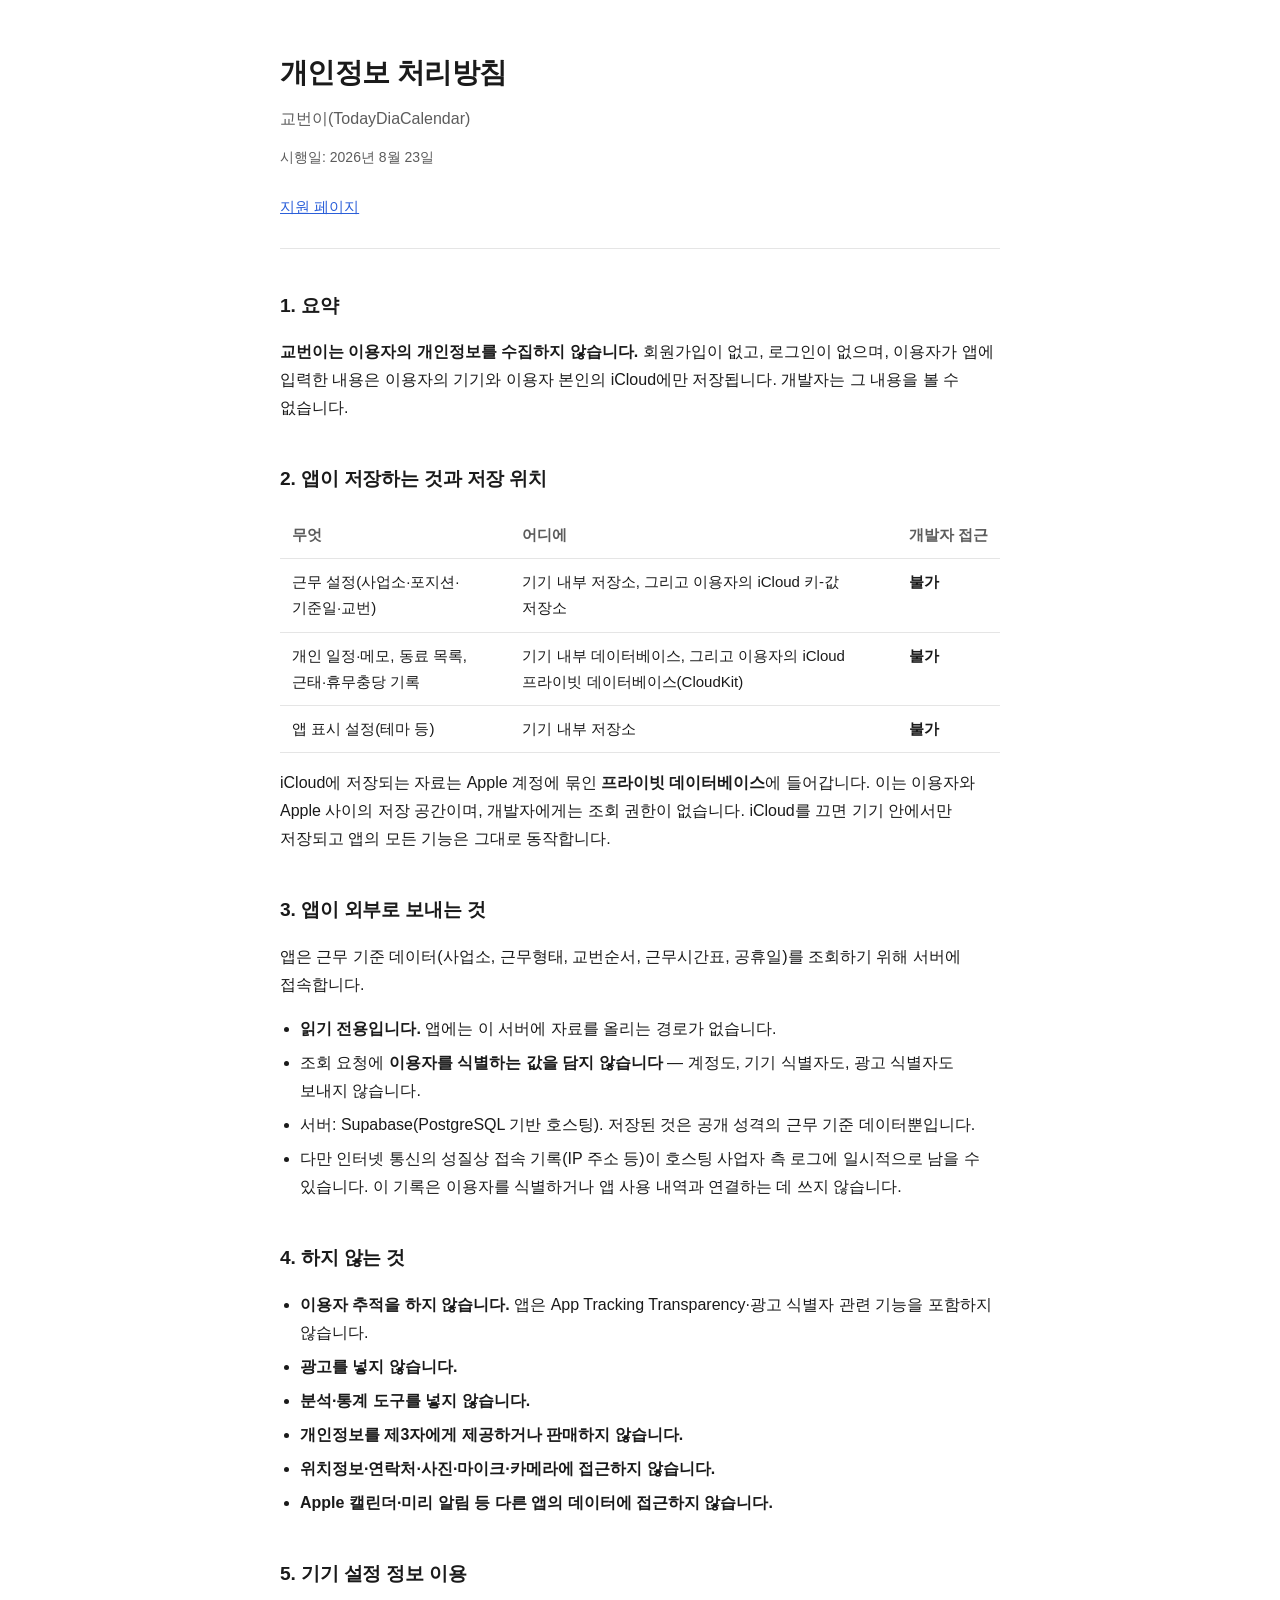
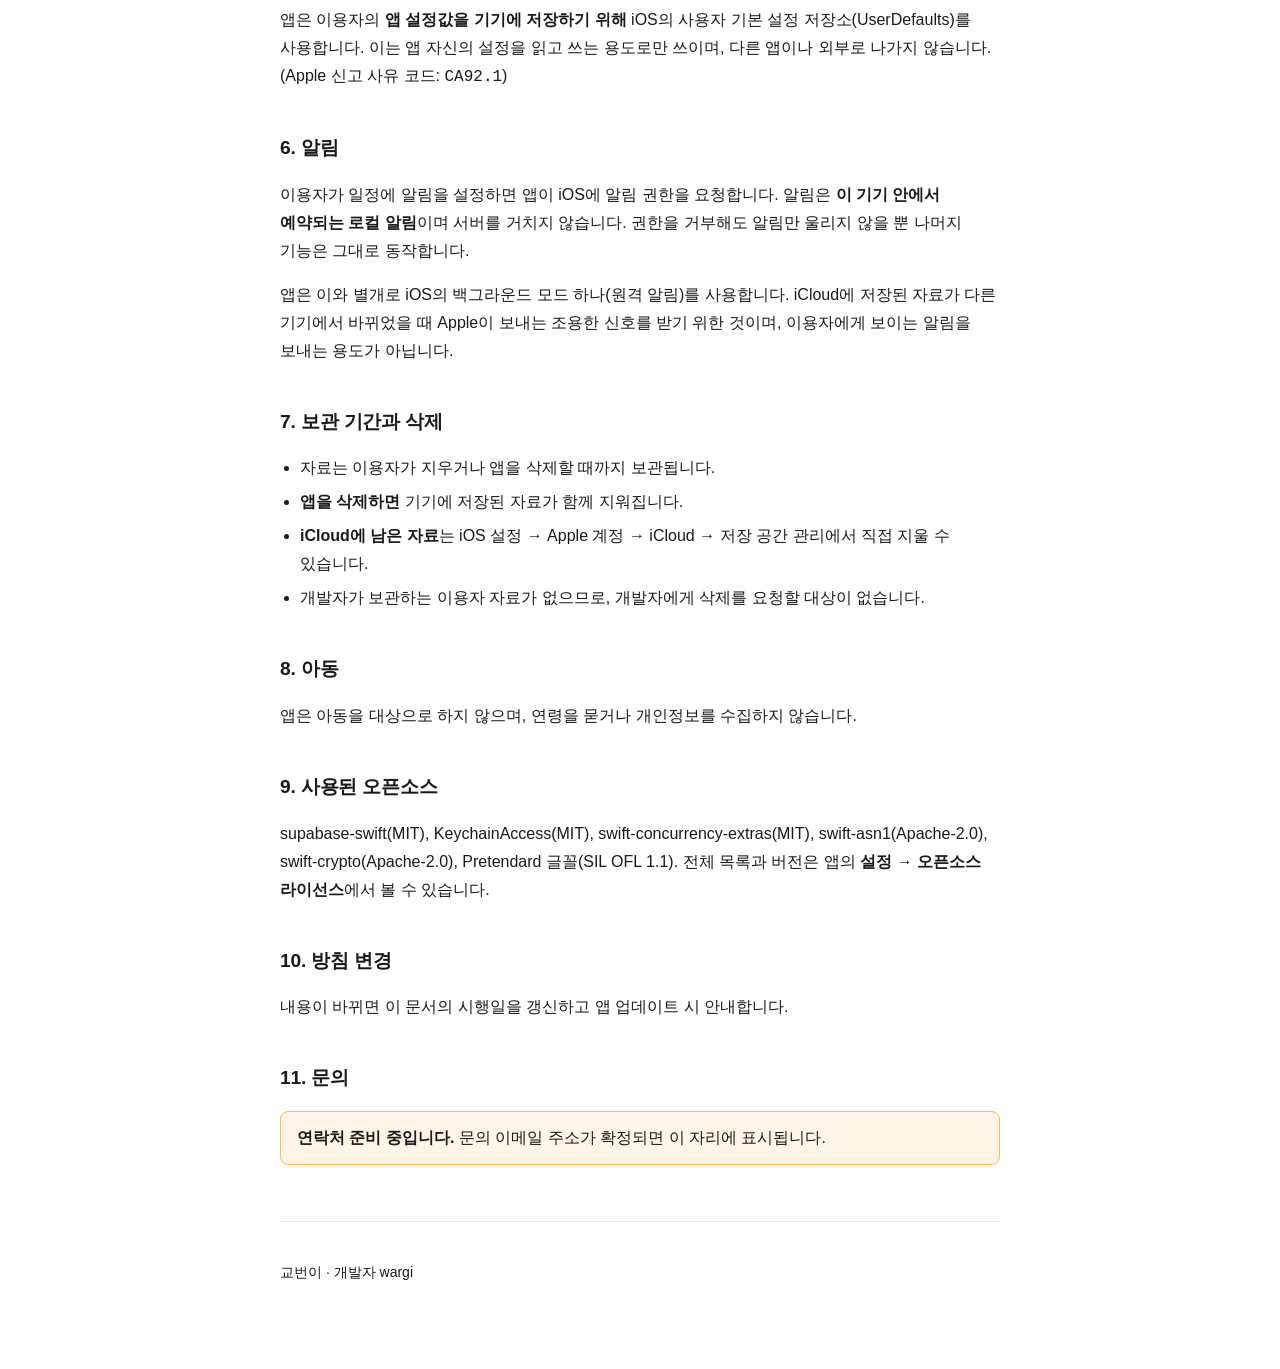
==== privacy.html @ 8de7ca36 "지원 페이지와 개인정보 처리방침을 올린다 교번이(iOS) App Store 제출에 필요한 두 URL을 위한 정적 페이지다. App Store Connect는 지원 URL과 개인정보" ====
<!DOCTYPE html>
<html lang="ko">
<head>
<meta charset="utf-8">
<meta name="viewport" content="width=device-width, initial-scale=1">
<title>교번이 — 개인정보 처리방침</title>
<meta name="description" content="교번이 앱의 개인정보 처리방침. 교번이는 이용자의 개인정보를 수집하지 않습니다.">
<link rel="stylesheet" href="style.css">
</head>
<body>
<main>
  <header>
    <h1>개인정보 처리방침</h1>
    <p class="lead">교번이(TodayDiaCalendar)</p>
    <p class="meta">시행일: 2026년 8월 23일</p>
    <nav><a href="index.html">지원 페이지</a></nav>
  </header>

  <h2>1. 요약</h2>
  <p><strong>교번이는 이용자의 개인정보를 수집하지 않습니다.</strong> 회원가입이 없고, 로그인이 없으며, 이용자가 앱에 입력한 내용은 이용자의 기기와 이용자 본인의 iCloud에만 저장됩니다. 개발자는 그 내용을 볼 수 없습니다.</p>

  <h2>2. 앱이 저장하는 것과 저장 위치</h2>
  <table>
    <thead><tr><th>무엇</th><th>어디에</th><th>개발자 접근</th></tr></thead>
    <tbody>
      <tr><td>근무 설정(사업소·포지션·기준일·교번)</td><td>기기 내부 저장소, 그리고 이용자의 iCloud 키-값 저장소</td><td><strong>불가</strong></td></tr>
      <tr><td>개인 일정·메모, 동료 목록, 근태·휴무충당 기록</td><td>기기 내부 데이터베이스, 그리고 이용자의 iCloud 프라이빗 데이터베이스(CloudKit)</td><td><strong>불가</strong></td></tr>
      <tr><td>앱 표시 설정(테마 등)</td><td>기기 내부 저장소</td><td><strong>불가</strong></td></tr>
    </tbody>
  </table>
  <p>iCloud에 저장되는 자료는 Apple 계정에 묶인 <strong>프라이빗 데이터베이스</strong>에 들어갑니다. 이는 이용자와 Apple 사이의 저장 공간이며, 개발자에게는 조회 권한이 없습니다. iCloud를 끄면 기기 안에서만 저장되고 앱의 모든 기능은 그대로 동작합니다.</p>

  <h2>3. 앱이 외부로 보내는 것</h2>
  <p>앱은 근무 기준 데이터(사업소, 근무형태, 교번순서, 근무시간표, 공휴일)를 조회하기 위해 서버에 접속합니다.</p>
  <ul>
    <li><strong>읽기 전용입니다.</strong> 앱에는 이 서버에 자료를 올리는 경로가 없습니다.</li>
    <li>조회 요청에 <strong>이용자를 식별하는 값을 담지 않습니다</strong> — 계정도, 기기 식별자도, 광고 식별자도 보내지 않습니다.</li>
    <li>서버: Supabase(PostgreSQL 기반 호스팅). 저장된 것은 공개 성격의 근무 기준 데이터뿐입니다.</li>
    <li>다만 인터넷 통신의 성질상 접속 기록(IP 주소 등)이 호스팅 사업자 측 로그에 일시적으로 남을 수 있습니다. 이 기록은 이용자를 식별하거나 앱 사용 내역과 연결하는 데 쓰지 않습니다.</li>
  </ul>

  <h2>4. 하지 않는 것</h2>
  <ul>
    <li><strong>이용자 추적을 하지 않습니다.</strong> 앱은 App Tracking Transparency·광고 식별자 관련 기능을 포함하지 않습니다.</li>
    <li><strong>광고를 넣지 않습니다.</strong></li>
    <li><strong>분석·통계 도구를 넣지 않습니다.</strong></li>
    <li><strong>개인정보를 제3자에게 제공하거나 판매하지 않습니다.</strong></li>
    <li><strong>위치정보·연락처·사진·마이크·카메라에 접근하지 않습니다.</strong></li>
    <li><strong>Apple 캘린더·미리 알림 등 다른 앱의 데이터에 접근하지 않습니다.</strong></li>
  </ul>

  <h2>5. 기기 설정 정보 이용</h2>
  <p>앱은 이용자의 <strong>앱 설정값을 기기에 저장하기 위해</strong> iOS의 사용자 기본 설정 저장소(UserDefaults)를 사용합니다. 이는 앱 자신의 설정을 읽고 쓰는 용도로만 쓰이며, 다른 앱이나 외부로 나가지 않습니다. (Apple 신고 사유 코드: <code>CA92.1</code>)</p>

  <h2>6. 알림</h2>
  <p>이용자가 일정에 알림을 설정하면 앱이 iOS에 알림 권한을 요청합니다. 알림은 <strong>이 기기 안에서 예약되는 로컬 알림</strong>이며 서버를 거치지 않습니다. 권한을 거부해도 알림만 울리지 않을 뿐 나머지 기능은 그대로 동작합니다.</p>
  <p>앱은 이와 별개로 iOS의 백그라운드 모드 하나(원격 알림)를 사용합니다. iCloud에 저장된 자료가 다른 기기에서 바뀌었을 때 Apple이 보내는 조용한 신호를 받기 위한 것이며, 이용자에게 보이는 알림을 보내는 용도가 아닙니다.</p>

  <h2>7. 보관 기간과 삭제</h2>
  <ul>
    <li>자료는 이용자가 지우거나 앱을 삭제할 때까지 보관됩니다.</li>
    <li><strong>앱을 삭제하면</strong> 기기에 저장된 자료가 함께 지워집니다.</li>
    <li><strong>iCloud에 남은 자료</strong>는 iOS 설정 → Apple 계정 → iCloud → 저장 공간 관리에서 직접 지울 수 있습니다.</li>
    <li>개발자가 보관하는 이용자 자료가 없으므로, 개발자에게 삭제를 요청할 대상이 없습니다.</li>
  </ul>

  <h2>8. 아동</h2>
  <p>앱은 아동을 대상으로 하지 않으며, 연령을 묻거나 개인정보를 수집하지 않습니다.</p>

  <h2>9. 사용된 오픈소스</h2>
  <p>supabase-swift(MIT), KeychainAccess(MIT), swift-concurrency-extras(MIT), swift-asn1(Apache-2.0), swift-crypto(Apache-2.0), Pretendard 글꼴(SIL OFL 1.1). 전체 목록과 버전은 앱의 <strong>설정 → 오픈소스 라이선스</strong>에서 볼 수 있습니다.</p>

  <h2>10. 방침 변경</h2>
  <p>내용이 바뀌면 이 문서의 시행일을 갱신하고 앱 업데이트 시 안내합니다.</p>

  <h2>11. 문의</h2>
  <div class="card todo">
    <p><strong>연락처 준비 중입니다.</strong> 문의 이메일 주소가 확정되면 이 자리에 표시됩니다.</p>
  </div>

  <footer>
    <p>교번이 · 개발자 wargi</p>
  </footer>
</main>
</body>
</html>
---- style.css ----
:root {
  --bg: #ffffff;
  --fg: #1a1a1a;
  --sub: #5c5c5c;
  --line: #e5e5e5;
  --card: #f7f7f8;
  --accent: #2b5fd9;
}
@media (prefers-color-scheme: dark) {
  :root {
    --bg: #131316;
    --fg: #ececf0;
    --sub: #a0a0a8;
    --line: #2c2c32;
    --card: #1c1c21;
    --accent: #7aa2f7;
  }
}
* { box-sizing: border-box; }
body {
  margin: 0;
  padding: 0 20px 72px;
  background: var(--bg);
  color: var(--fg);
  font-family: -apple-system, BlinkMacSystemFont, "Apple SD Gothic Neo", "Pretendard", "Noto Sans KR", sans-serif;
  line-height: 1.75;
  font-size: 16px;
  word-break: keep-all;
}
main { max-width: 720px; margin: 0 auto; }
header { padding: 48px 0 28px; border-bottom: 1px solid var(--line); margin-bottom: 32px; }
h1 { font-size: 1.75rem; margin: 0 0 8px; letter-spacing: -0.02em; }
h2 { font-size: 1.2rem; margin: 40px 0 12px; letter-spacing: -0.01em; }
h3 { font-size: 1rem; margin: 24px 0 8px; }
p, li { color: var(--fg); }
.lead { color: var(--sub); margin: 0; }
.meta { color: var(--sub); font-size: 0.875rem; margin-top: 12px; }
a { color: var(--accent); }
nav { margin: 24px 0 0; display: flex; gap: 16px; flex-wrap: wrap; font-size: 0.9375rem; }
.card { background: var(--card); border: 1px solid var(--line); border-radius: 12px; padding: 16px 20px; margin: 16px 0; }
.card p:last-child { margin-bottom: 0; }
.card p:first-child { margin-top: 0; }
table { width: 100%; border-collapse: collapse; margin: 16px 0; font-size: 0.9375rem; display: block; overflow-x: auto; }
th, td { text-align: left; padding: 10px 12px; border-bottom: 1px solid var(--line); vertical-align: top; }
th { color: var(--sub); font-weight: 600; white-space: nowrap; }
ul { padding-left: 20px; }
li { margin: 6px 0; }
footer { margin-top: 56px; padding-top: 24px; border-top: 1px solid var(--line); color: var(--sub); font-size: 0.875rem; }
.todo { background: #fff4e5; border: 1px solid #ffb84d; color: #6b4300; border-radius: 8px; padding: 12px 16px; }
@media (prefers-color-scheme: dark) {
  .todo { background: #3a2c12; border-color: #7a5a1f; color: #f0d9a8; }
}
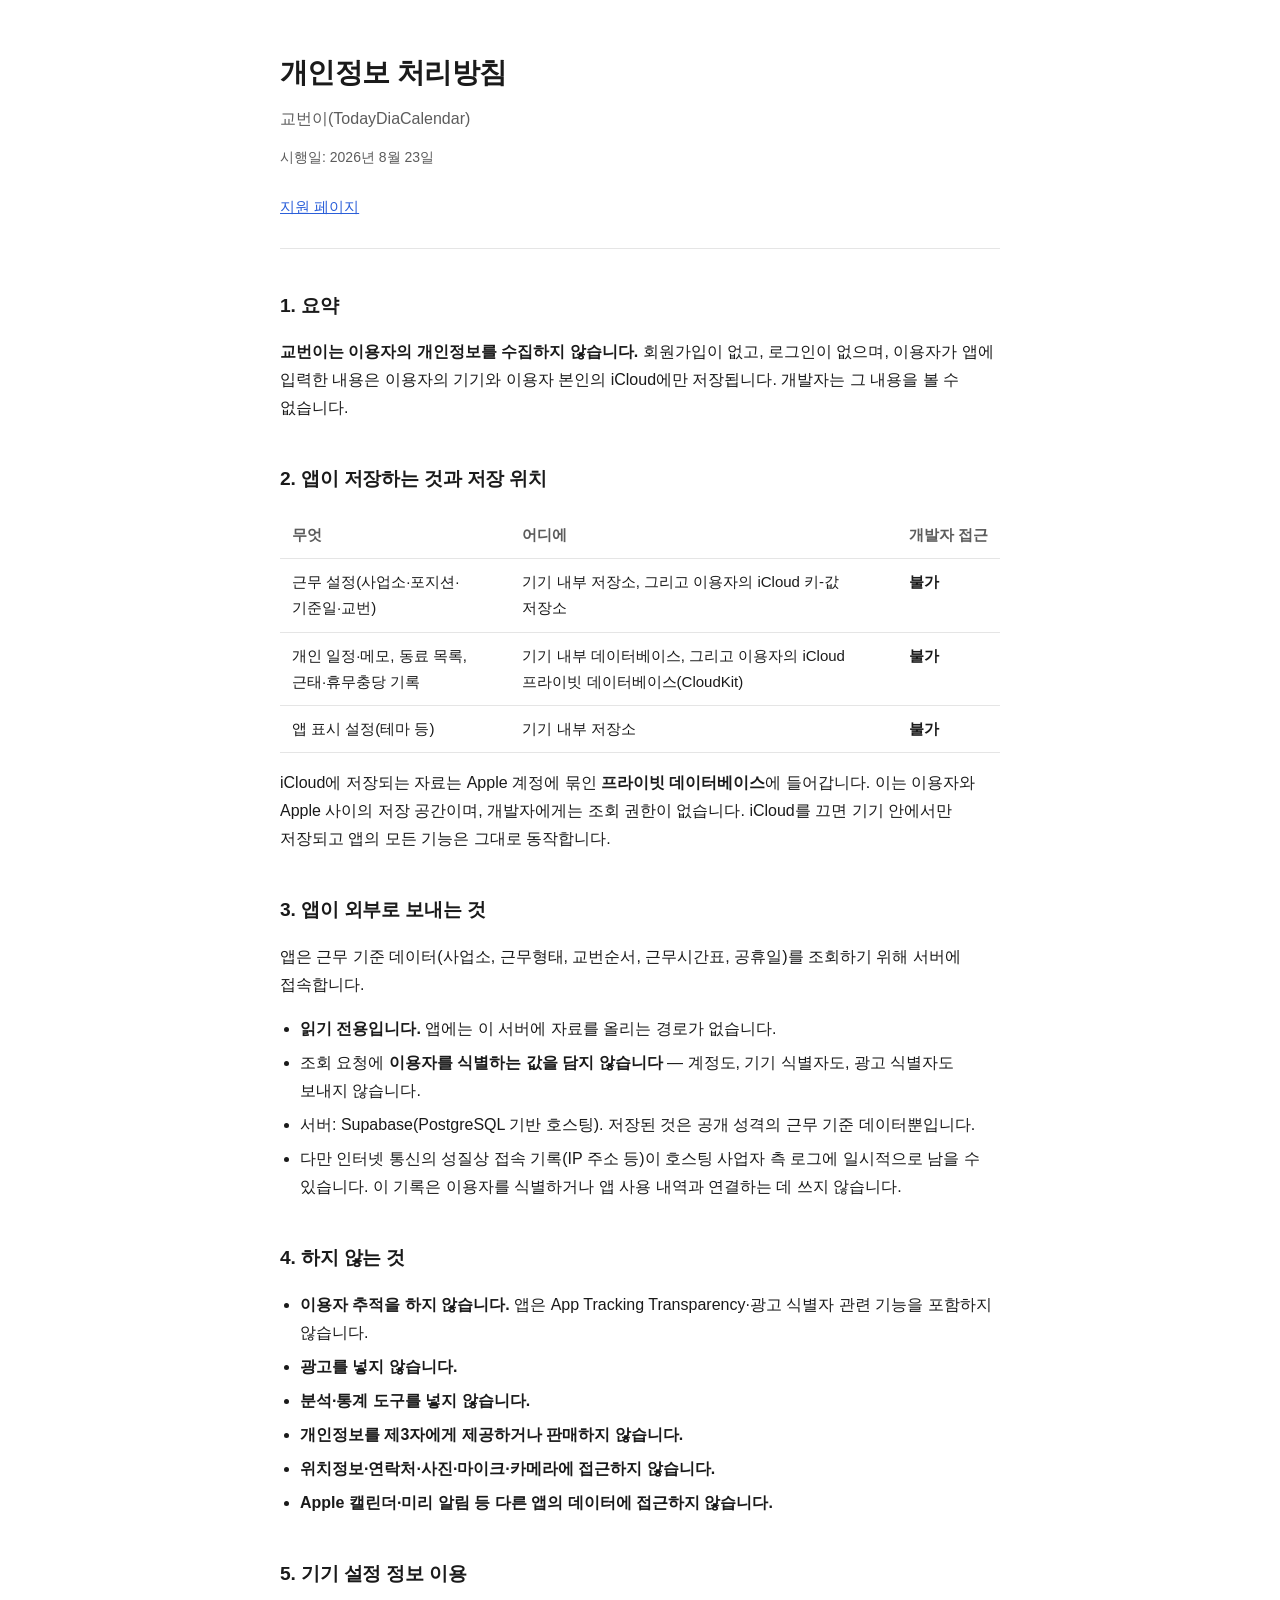
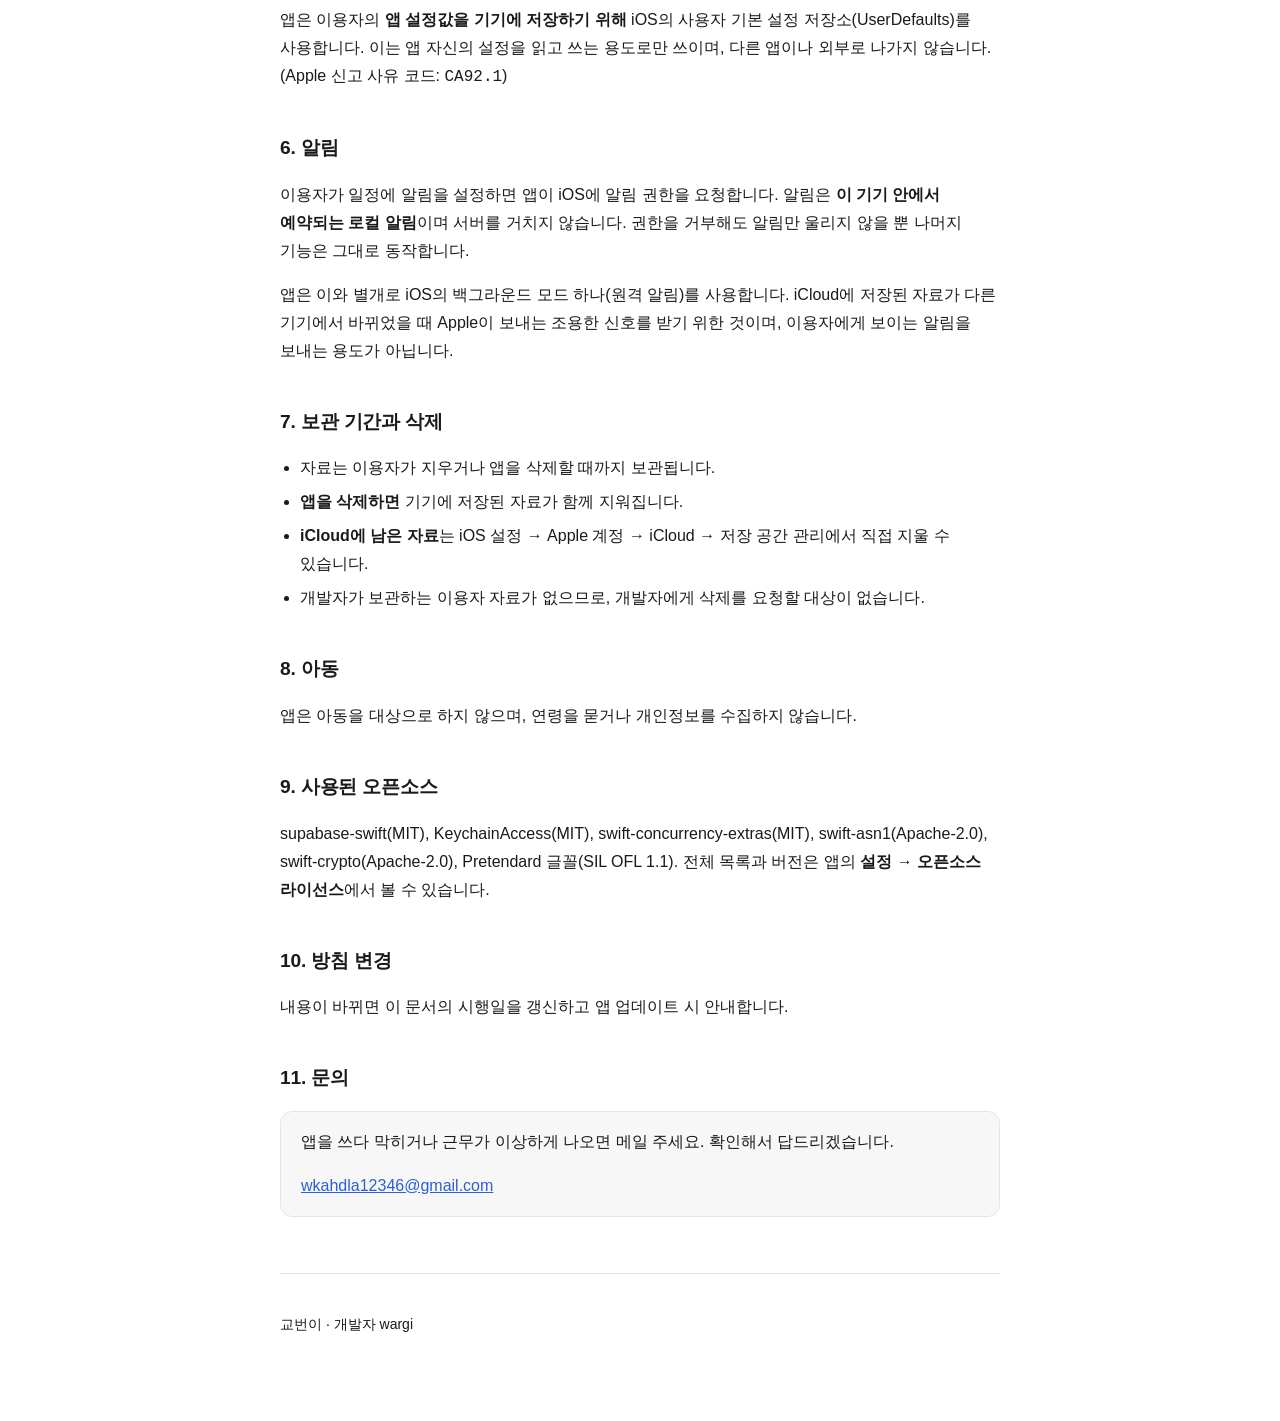
==== commit 0cd3a2ed: "문의 연락처를 채운다 두 페이지의 '연락처 준비 중' 자리에 문의 메일 주소를 넣는다. App Store 지원 URL은 이용자가 실제로 연락할 수단이 있어야 한다." ====
--- a/privacy.html
+++ b/privacy.html
@@ -74,8 +74,9 @@
   <p>내용이 바뀌면 이 문서의 시행일을 갱신하고 앱 업데이트 시 안내합니다.</p>
 
   <h2>11. 문의</h2>
-  <div class="card todo">
-    <p><strong>연락처 준비 중입니다.</strong> 문의 이메일 주소가 확정되면 이 자리에 표시됩니다.</p>
+  <div class="card">
+    <p>앱을 쓰다 막히거나 근무가 이상하게 나오면 메일 주세요. 확인해서 답드리겠습니다.</p>
+    <p><a href="mailto:wkahdla12346@gmail.com">wkahdla12346@gmail.com</a></p>
   </div>
 
   <footer>
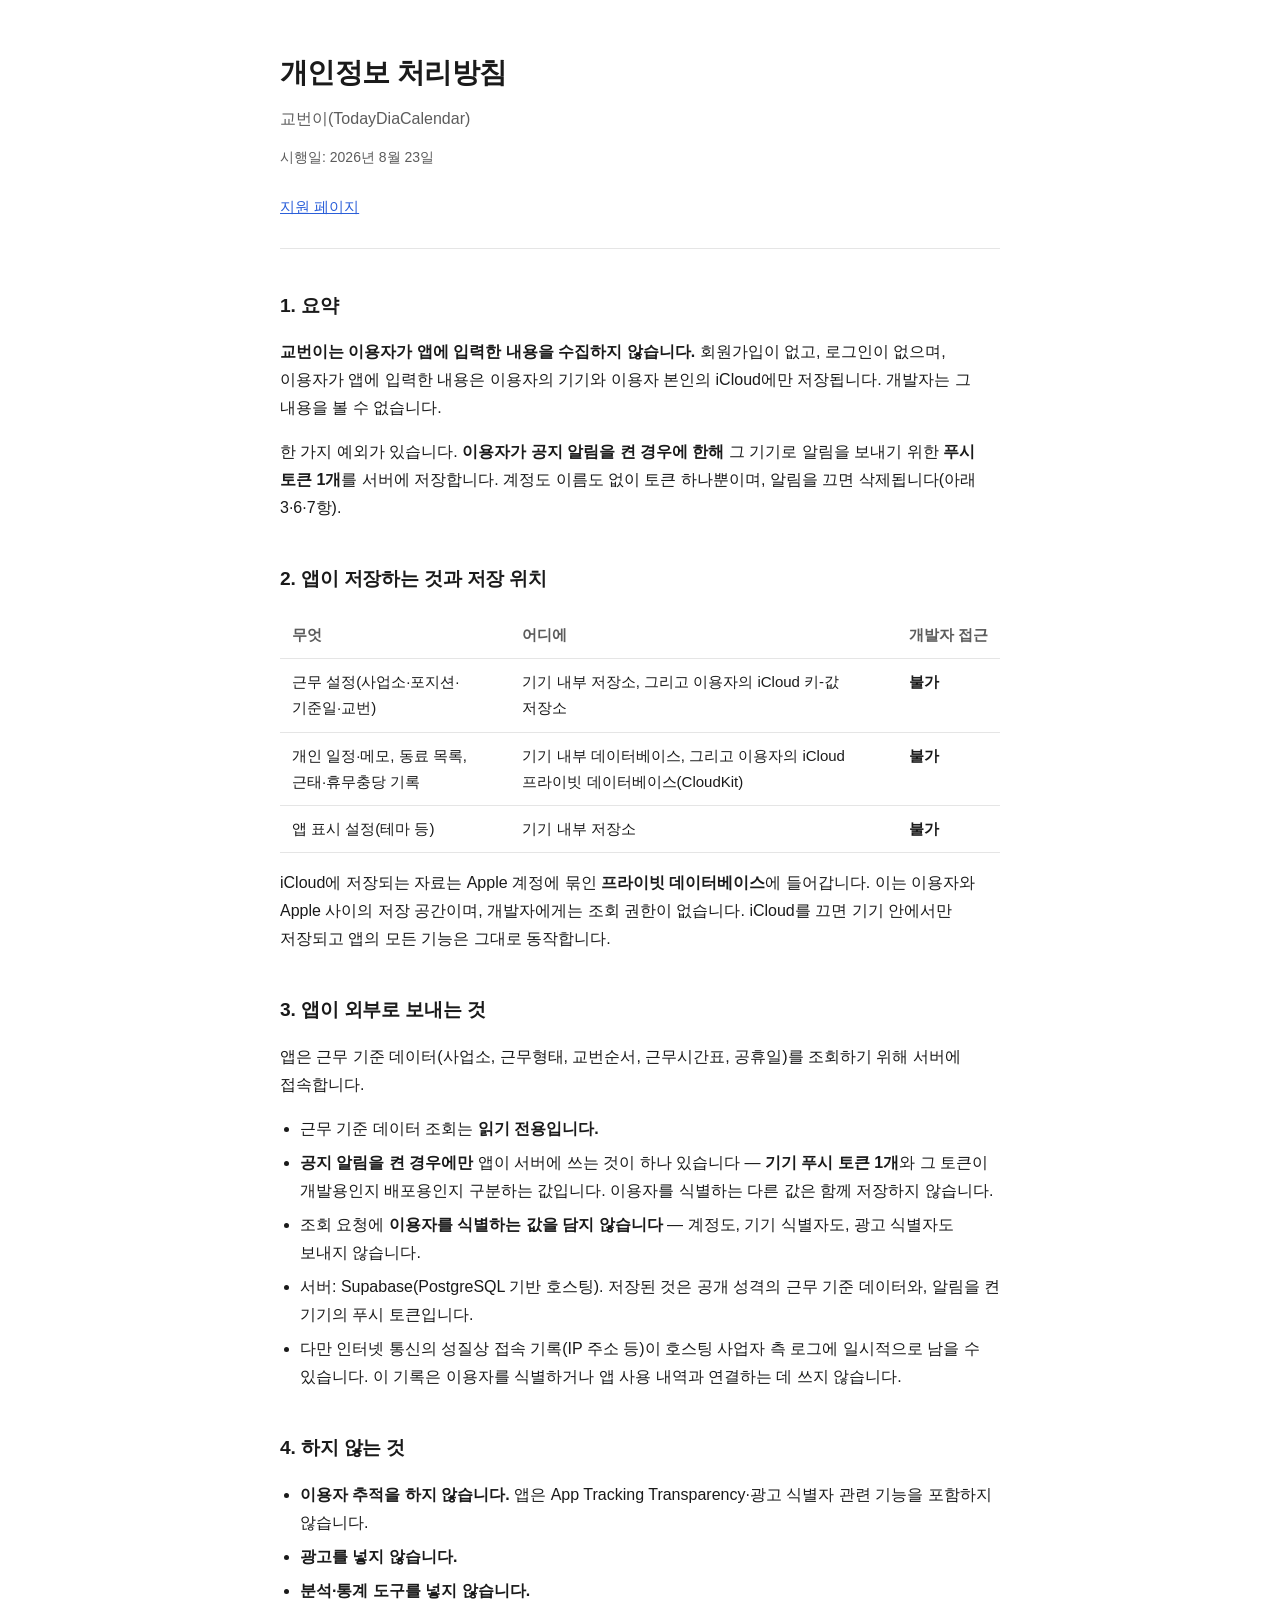
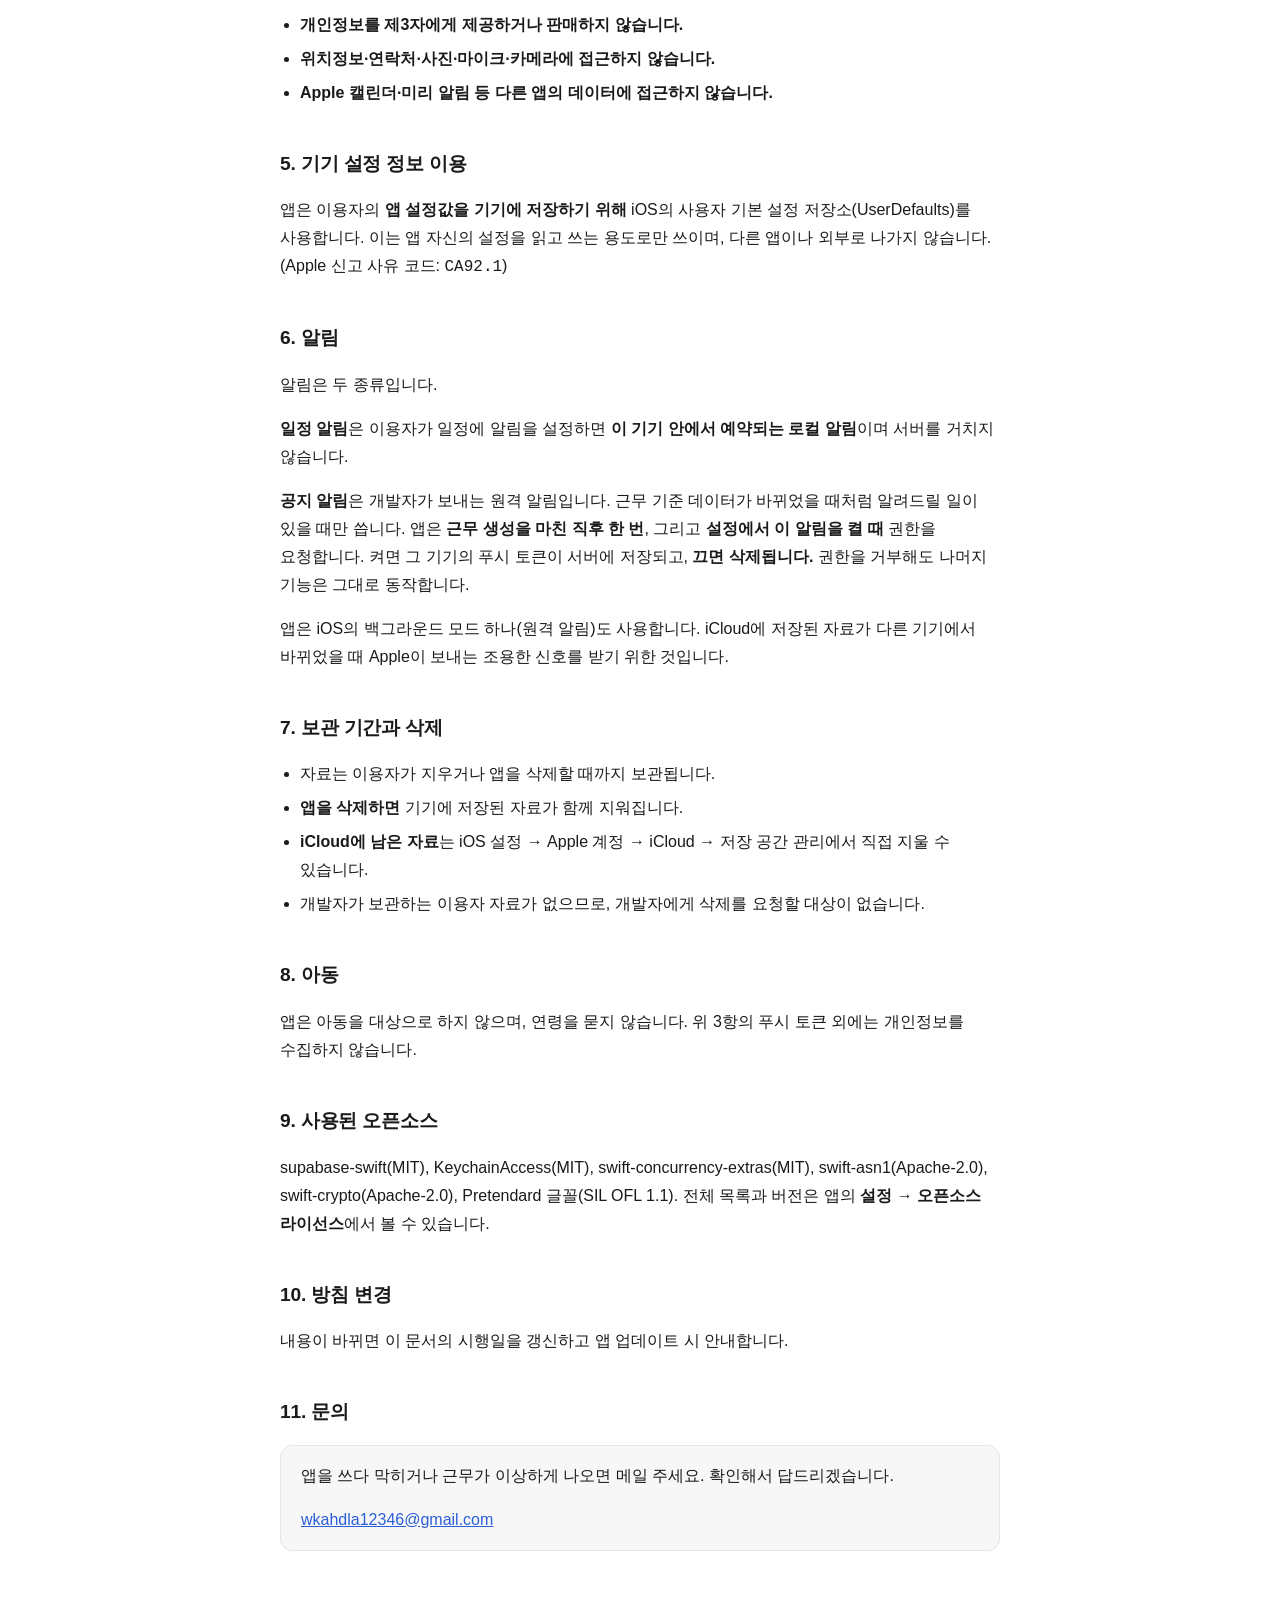
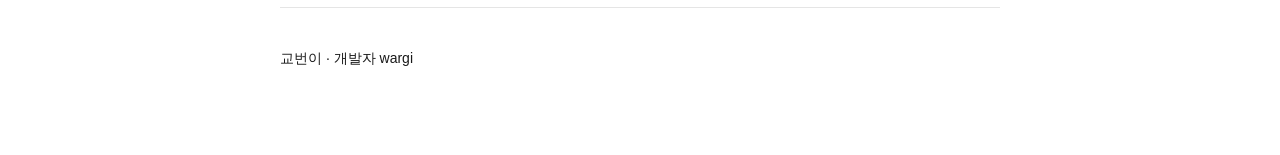
==== commit f22949c1: "공지 알림 푸시 토큰 수집 사실을 개인정보 처리방침에 반영한다" ====
--- a/privacy.html
+++ b/privacy.html
@@ -4,7 +4,7 @@
 <meta charset="utf-8">
 <meta name="viewport" content="width=device-width, initial-scale=1">
 <title>교번이 — 개인정보 처리방침</title>
-<meta name="description" content="교번이 앱의 개인정보 처리방침. 교번이는 이용자의 개인정보를 수집하지 않습니다.">
+<meta name="description" content="교번이 앱의 개인정보 처리방침. 교번이는 이용자가 입력한 내용을 수집하지 않으며, 공지 알림을 켠 경우에만 기기 푸시 토큰 1개를 저장합니다.">
 <link rel="stylesheet" href="style.css">
 </head>
 <body>
@@ -17,7 +17,8 @@
   </header>
 
   <h2>1. 요약</h2>
-  <p><strong>교번이는 이용자의 개인정보를 수집하지 않습니다.</strong> 회원가입이 없고, 로그인이 없으며, 이용자가 앱에 입력한 내용은 이용자의 기기와 이용자 본인의 iCloud에만 저장됩니다. 개발자는 그 내용을 볼 수 없습니다.</p>
+  <p><strong>교번이는 이용자가 앱에 입력한 내용을 수집하지 않습니다.</strong> 회원가입이 없고, 로그인이 없으며, 이용자가 앱에 입력한 내용은 이용자의 기기와 이용자 본인의 iCloud에만 저장됩니다. 개발자는 그 내용을 볼 수 없습니다.</p>
+  <p>한 가지 예외가 있습니다. <strong>이용자가 공지 알림을 켠 경우에 한해</strong> 그 기기로 알림을 보내기 위한 <strong>푸시 토큰 1개</strong>를 서버에 저장합니다. 계정도 이름도 없이 토큰 하나뿐이며, 알림을 끄면 삭제됩니다(아래 3·6·7항).</p>
 
   <h2>2. 앱이 저장하는 것과 저장 위치</h2>
   <table>
@@ -33,9 +34,10 @@
   <h2>3. 앱이 외부로 보내는 것</h2>
   <p>앱은 근무 기준 데이터(사업소, 근무형태, 교번순서, 근무시간표, 공휴일)를 조회하기 위해 서버에 접속합니다.</p>
   <ul>
-    <li><strong>읽기 전용입니다.</strong> 앱에는 이 서버에 자료를 올리는 경로가 없습니다.</li>
+    <li>근무 기준 데이터 조회는 <strong>읽기 전용입니다.</strong></li>
+    <li><strong>공지 알림을 켠 경우에만</strong> 앱이 서버에 쓰는 것이 하나 있습니다 — <strong>기기 푸시 토큰 1개</strong>와 그 토큰이 개발용인지 배포용인지 구분하는 값입니다. 이용자를 식별하는 다른 값은 함께 저장하지 않습니다.</li>
     <li>조회 요청에 <strong>이용자를 식별하는 값을 담지 않습니다</strong> — 계정도, 기기 식별자도, 광고 식별자도 보내지 않습니다.</li>
-    <li>서버: Supabase(PostgreSQL 기반 호스팅). 저장된 것은 공개 성격의 근무 기준 데이터뿐입니다.</li>
+    <li>서버: Supabase(PostgreSQL 기반 호스팅). 저장된 것은 공개 성격의 근무 기준 데이터와, 알림을 켠 기기의 푸시 토큰입니다.</li>
     <li>다만 인터넷 통신의 성질상 접속 기록(IP 주소 등)이 호스팅 사업자 측 로그에 일시적으로 남을 수 있습니다. 이 기록은 이용자를 식별하거나 앱 사용 내역과 연결하는 데 쓰지 않습니다.</li>
   </ul>
 
@@ -53,8 +55,10 @@
   <p>앱은 이용자의 <strong>앱 설정값을 기기에 저장하기 위해</strong> iOS의 사용자 기본 설정 저장소(UserDefaults)를 사용합니다. 이는 앱 자신의 설정을 읽고 쓰는 용도로만 쓰이며, 다른 앱이나 외부로 나가지 않습니다. (Apple 신고 사유 코드: <code>CA92.1</code>)</p>
 
   <h2>6. 알림</h2>
-  <p>이용자가 일정에 알림을 설정하면 앱이 iOS에 알림 권한을 요청합니다. 알림은 <strong>이 기기 안에서 예약되는 로컬 알림</strong>이며 서버를 거치지 않습니다. 권한을 거부해도 알림만 울리지 않을 뿐 나머지 기능은 그대로 동작합니다.</p>
-  <p>앱은 이와 별개로 iOS의 백그라운드 모드 하나(원격 알림)를 사용합니다. iCloud에 저장된 자료가 다른 기기에서 바뀌었을 때 Apple이 보내는 조용한 신호를 받기 위한 것이며, 이용자에게 보이는 알림을 보내는 용도가 아닙니다.</p>
+  <p>알림은 두 종류입니다.</p>
+  <p><strong>일정 알림</strong>은 이용자가 일정에 알림을 설정하면 <strong>이 기기 안에서 예약되는 로컬 알림</strong>이며 서버를 거치지 않습니다.</p>
+  <p><strong>공지 알림</strong>은 개발자가 보내는 원격 알림입니다. 근무 기준 데이터가 바뀌었을 때처럼 알려드릴 일이 있을 때만 씁니다. 앱은 <strong>근무 생성을 마친 직후 한 번</strong>, 그리고 <strong>설정에서 이 알림을 켤 때</strong> 권한을 요청합니다. 켜면 그 기기의 푸시 토큰이 서버에 저장되고, <strong>끄면 삭제됩니다.</strong> 권한을 거부해도 나머지 기능은 그대로 동작합니다.</p>
+  <p>앱은 iOS의 백그라운드 모드 하나(원격 알림)도 사용합니다. iCloud에 저장된 자료가 다른 기기에서 바뀌었을 때 Apple이 보내는 조용한 신호를 받기 위한 것입니다.</p>
 
   <h2>7. 보관 기간과 삭제</h2>
   <ul>
@@ -65,7 +69,7 @@
   </ul>
 
   <h2>8. 아동</h2>
-  <p>앱은 아동을 대상으로 하지 않으며, 연령을 묻거나 개인정보를 수집하지 않습니다.</p>
+  <p>앱은 아동을 대상으로 하지 않으며, 연령을 묻지 않습니다. 위 3항의 푸시 토큰 외에는 개인정보를 수집하지 않습니다.</p>
 
   <h2>9. 사용된 오픈소스</h2>
   <p>supabase-swift(MIT), KeychainAccess(MIT), swift-concurrency-extras(MIT), swift-asn1(Apache-2.0), swift-crypto(Apache-2.0), Pretendard 글꼴(SIL OFL 1.1). 전체 목록과 버전은 앱의 <strong>설정 → 오픈소스 라이선스</strong>에서 볼 수 있습니다.</p>
